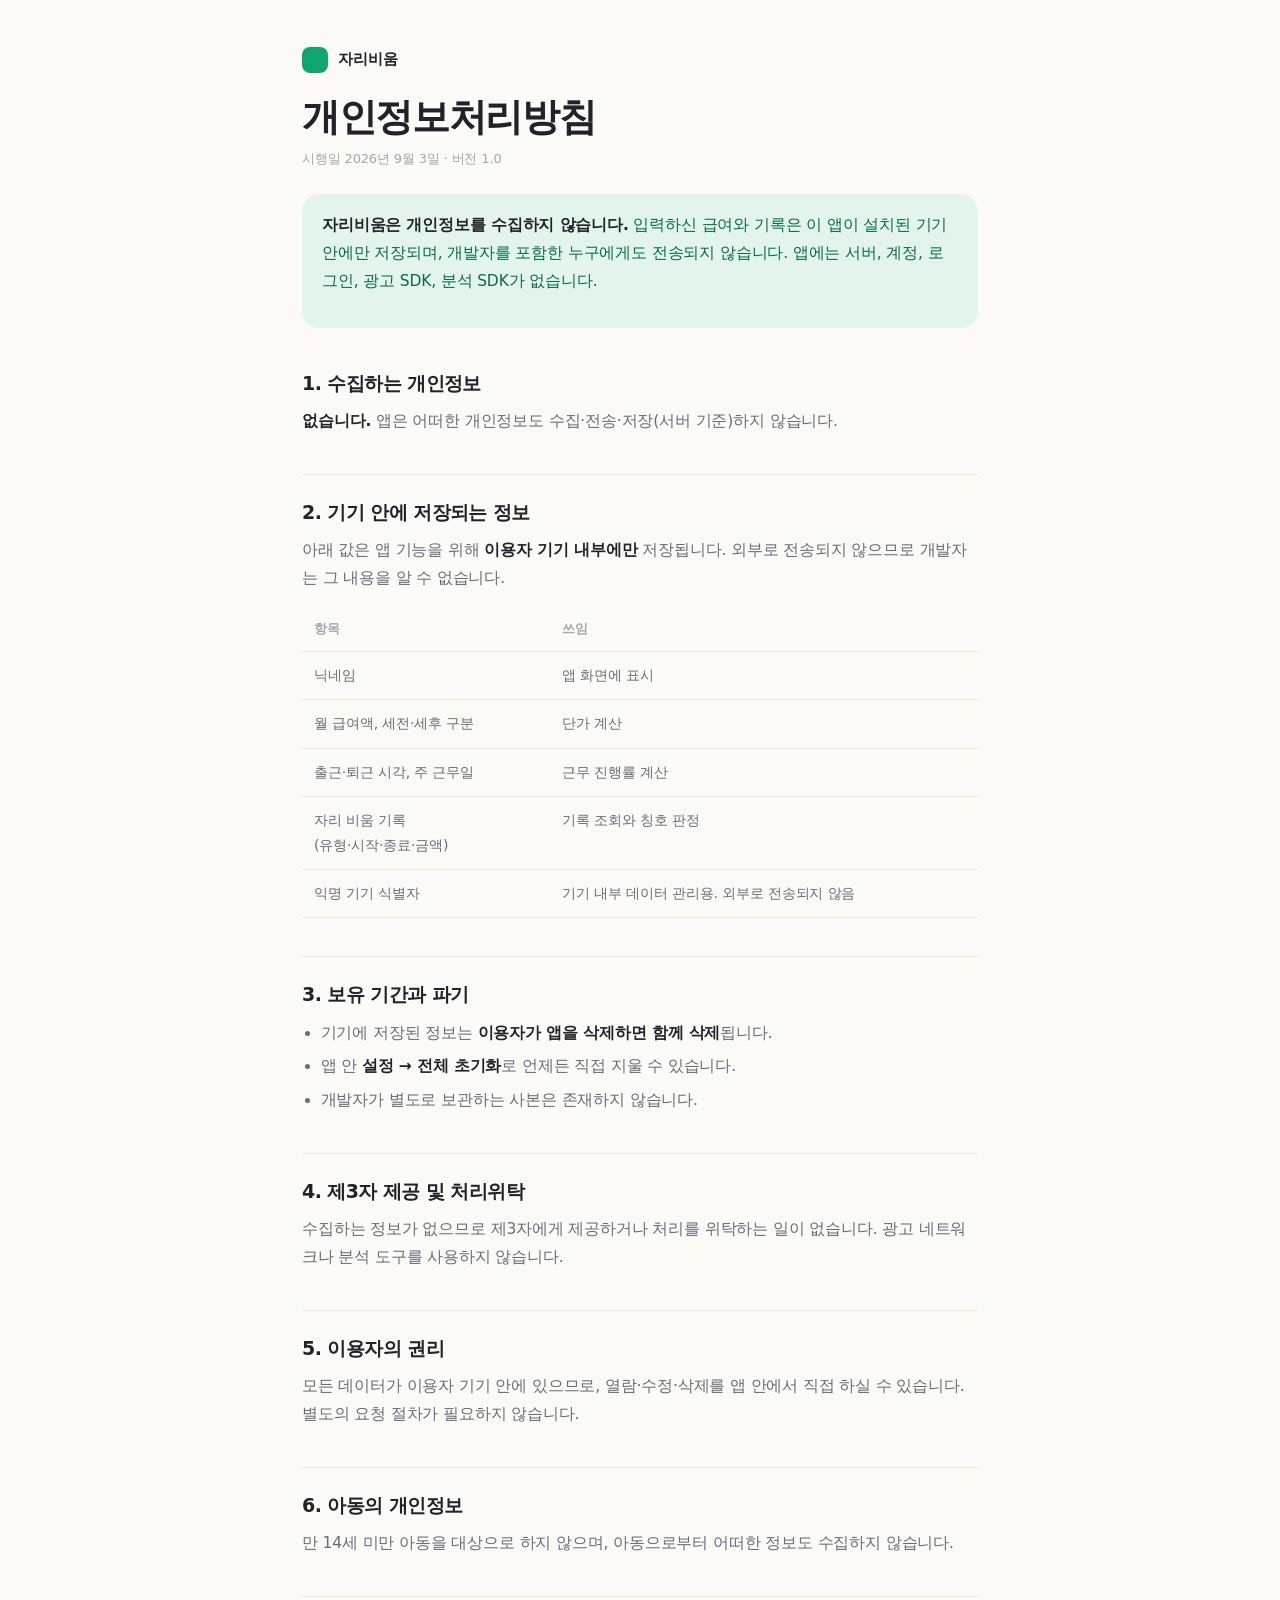
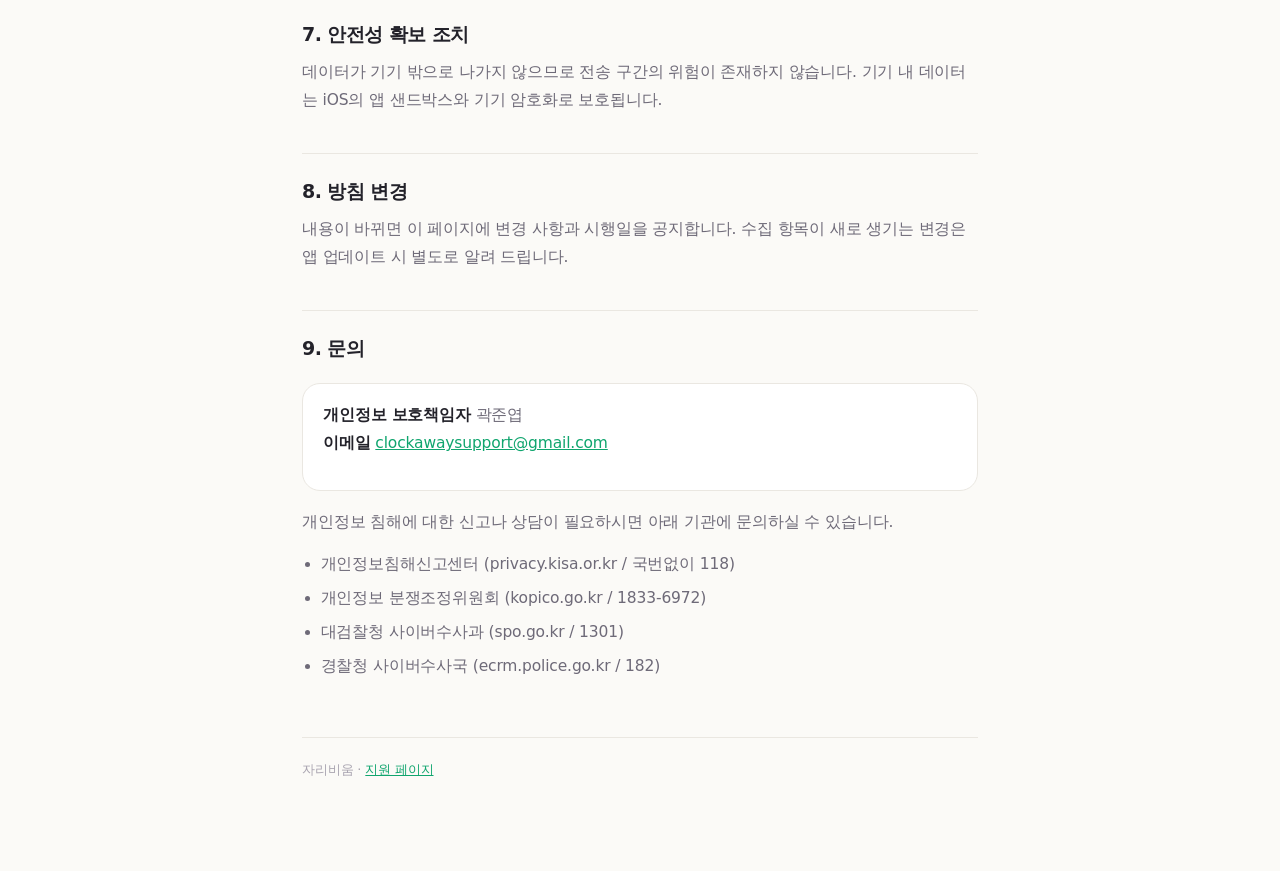
==== privacy.html @ e85e3105 "자리비움 지원 페이지 · 개인정보처리방침" ====
<!doctype html><html lang="ko"><head>
<meta charset="utf-8"><meta name="viewport" content="width=device-width,initial-scale=1">
<title>자리비움 · 개인정보처리방침</title>
<link rel="stylesheet" href="style.css">
</head><body><div class="wrap">
<header>
  <div class="brand"><span class="dot"></span>자리비움</div>
  <h1>개인정보처리방침</h1>
  <div class="upd">시행일 2026년 9월 3일 · 버전 1.0</div>
</header>

<div class="card hl">
  <p><strong>자리비움은 개인정보를 수집하지 않습니다.</strong>
  입력하신 급여와 기록은 이 앱이 설치된 기기 안에만 저장되며,
  개발자를 포함한 누구에게도 전송되지 않습니다.
  앱에는 서버, 계정, 로그인, 광고 SDK, 분석 SDK가 없습니다.</p>
</div>

<h2>1. 수집하는 개인정보</h2>
<p><strong>없습니다.</strong> 앱은 어떠한 개인정보도 수집·전송·저장(서버 기준)하지 않습니다.</p>

<h2>2. 기기 안에 저장되는 정보</h2>
<p>아래 값은 앱 기능을 위해 <strong>이용자 기기 내부에만</strong> 저장됩니다.
외부로 전송되지 않으므로 개발자는 그 내용을 알 수 없습니다.</p>
<table>
  <tr><th>항목</th><th>쓰임</th></tr>
  <tr><td>닉네임</td><td>앱 화면에 표시</td></tr>
  <tr><td>월 급여액, 세전·세후 구분</td><td>단가 계산</td></tr>
  <tr><td>출근·퇴근 시각, 주 근무일</td><td>근무 진행률 계산</td></tr>
  <tr><td>자리 비움 기록<br>(유형·시작·종료·금액)</td><td>기록 조회와 칭호 판정</td></tr>
  <tr><td>익명 기기 식별자</td><td>기기 내부 데이터 관리용. 외부로 전송되지 않음</td></tr>
</table>

<h2>3. 보유 기간과 파기</h2>
<ul>
  <li>기기에 저장된 정보는 <strong>이용자가 앱을 삭제하면 함께 삭제</strong>됩니다.</li>
  <li>앱 안 <strong>설정 → 전체 초기화</strong>로 언제든 직접 지울 수 있습니다.</li>
  <li>개발자가 별도로 보관하는 사본은 존재하지 않습니다.</li>
</ul>

<h2>4. 제3자 제공 및 처리위탁</h2>
<p>수집하는 정보가 없으므로 제3자에게 제공하거나 처리를 위탁하는 일이 없습니다.
광고 네트워크나 분석 도구를 사용하지 않습니다.</p>

<h2>5. 이용자의 권리</h2>
<p>모든 데이터가 이용자 기기 안에 있으므로, 열람·수정·삭제를 앱 안에서 직접 하실 수 있습니다.
별도의 요청 절차가 필요하지 않습니다.</p>

<h2>6. 아동의 개인정보</h2>
<p>만 14세 미만 아동을 대상으로 하지 않으며, 아동으로부터 어떠한 정보도 수집하지 않습니다.</p>

<h2>7. 안전성 확보 조치</h2>
<p>데이터가 기기 밖으로 나가지 않으므로 전송 구간의 위험이 존재하지 않습니다.
기기 내 데이터는 iOS의 앱 샌드박스와 기기 암호화로 보호됩니다.</p>

<h2>8. 방침 변경</h2>
<p>내용이 바뀌면 이 페이지에 변경 사항과 시행일을 공지합니다.
수집 항목이 새로 생기는 변경은 앱 업데이트 시 별도로 알려 드립니다.</p>

<h2>9. 문의</h2>
<div class="card">
  <p><strong>개인정보 보호책임자</strong> 곽준엽<br>
  <strong>이메일</strong> <a href="mailto:clockawaysupport@gmail.com">clockawaysupport@gmail.com</a></p>
</div>
<p>개인정보 침해에 대한 신고나 상담이 필요하시면 아래 기관에 문의하실 수 있습니다.</p>
<ul>
  <li>개인정보침해신고센터 (privacy.kisa.or.kr / 국번없이 118)</li>
  <li>개인정보 분쟁조정위원회 (kopico.go.kr / 1833-6972)</li>
  <li>대검찰청 사이버수사과 (spo.go.kr / 1301)</li>
  <li>경찰청 사이버수사국 (ecrm.police.go.kr / 182)</li>
</ul>

<footer>
  자리비움 · <a href="index.html">지원 페이지</a>
</footer>
</div></body></html>
---- style.css ----
:root{
  --paper:#FBFAF7; --panel:#fff; --line:#EAE7E1;
  --ink:#23222A; --ink2:#6E6A78; --ink3:#A9A4B0;
  --won:#10A56E; --wonSoft:#E2F4EC;
  --kr:"IBM Plex Sans KR","Apple SD Gothic Neo",system-ui,-apple-system,sans-serif;
}
*{box-sizing:border-box}
body{margin:0;background:var(--paper);color:var(--ink);font-family:var(--kr);
  font-size:15.5px;line-height:1.8;letter-spacing:-.01em;-webkit-text-size-adjust:100%}
.wrap{max-width:720px;margin:0 auto;padding:0 22px 90px}
header{padding:46px 0 6px}
.brand{display:flex;align-items:center;gap:10px;font-weight:700;font-size:15px}
.dot{width:26px;height:26px;border-radius:8px;background:var(--won);flex:none}
h1{font-size:clamp(28px,6vw,38px);line-height:1.2;margin:22px 0 6px;letter-spacing:-.035em}
.upd{color:var(--ink3);font-size:13px}
h2{font-size:19px;margin:38px 0 8px;letter-spacing:-.03em;padding-top:20px;
  border-top:1px solid var(--line)}
h2:first-of-type{border-top:0;padding-top:0}
p,li{color:var(--ink2)}
p{margin:0 0 14px}
ul{padding-left:1.2em;margin:0 0 14px}
li{margin-bottom:6px}
strong{color:var(--ink);font-weight:600}
.card{background:var(--panel);border:1px solid var(--line);border-radius:18px;
  padding:18px 20px;margin:18px 0}
.hl{background:var(--wonSoft);border:0}
.hl p{color:#0A6B48}
table{width:100%;border-collapse:collapse;font-size:14px;margin:14px 0}
th,td{text-align:left;padding:11px 12px;border-bottom:1px solid var(--line);vertical-align:top}
th{color:var(--ink3);font-weight:600;font-size:12.5px;white-space:nowrap}
td{color:var(--ink2)}
a{color:var(--won)}
footer{margin-top:56px;padding-top:20px;border-top:1px solid var(--line);
  color:var(--ink3);font-size:13px}
nav{display:flex;gap:14px;margin-top:10px;font-size:14px}
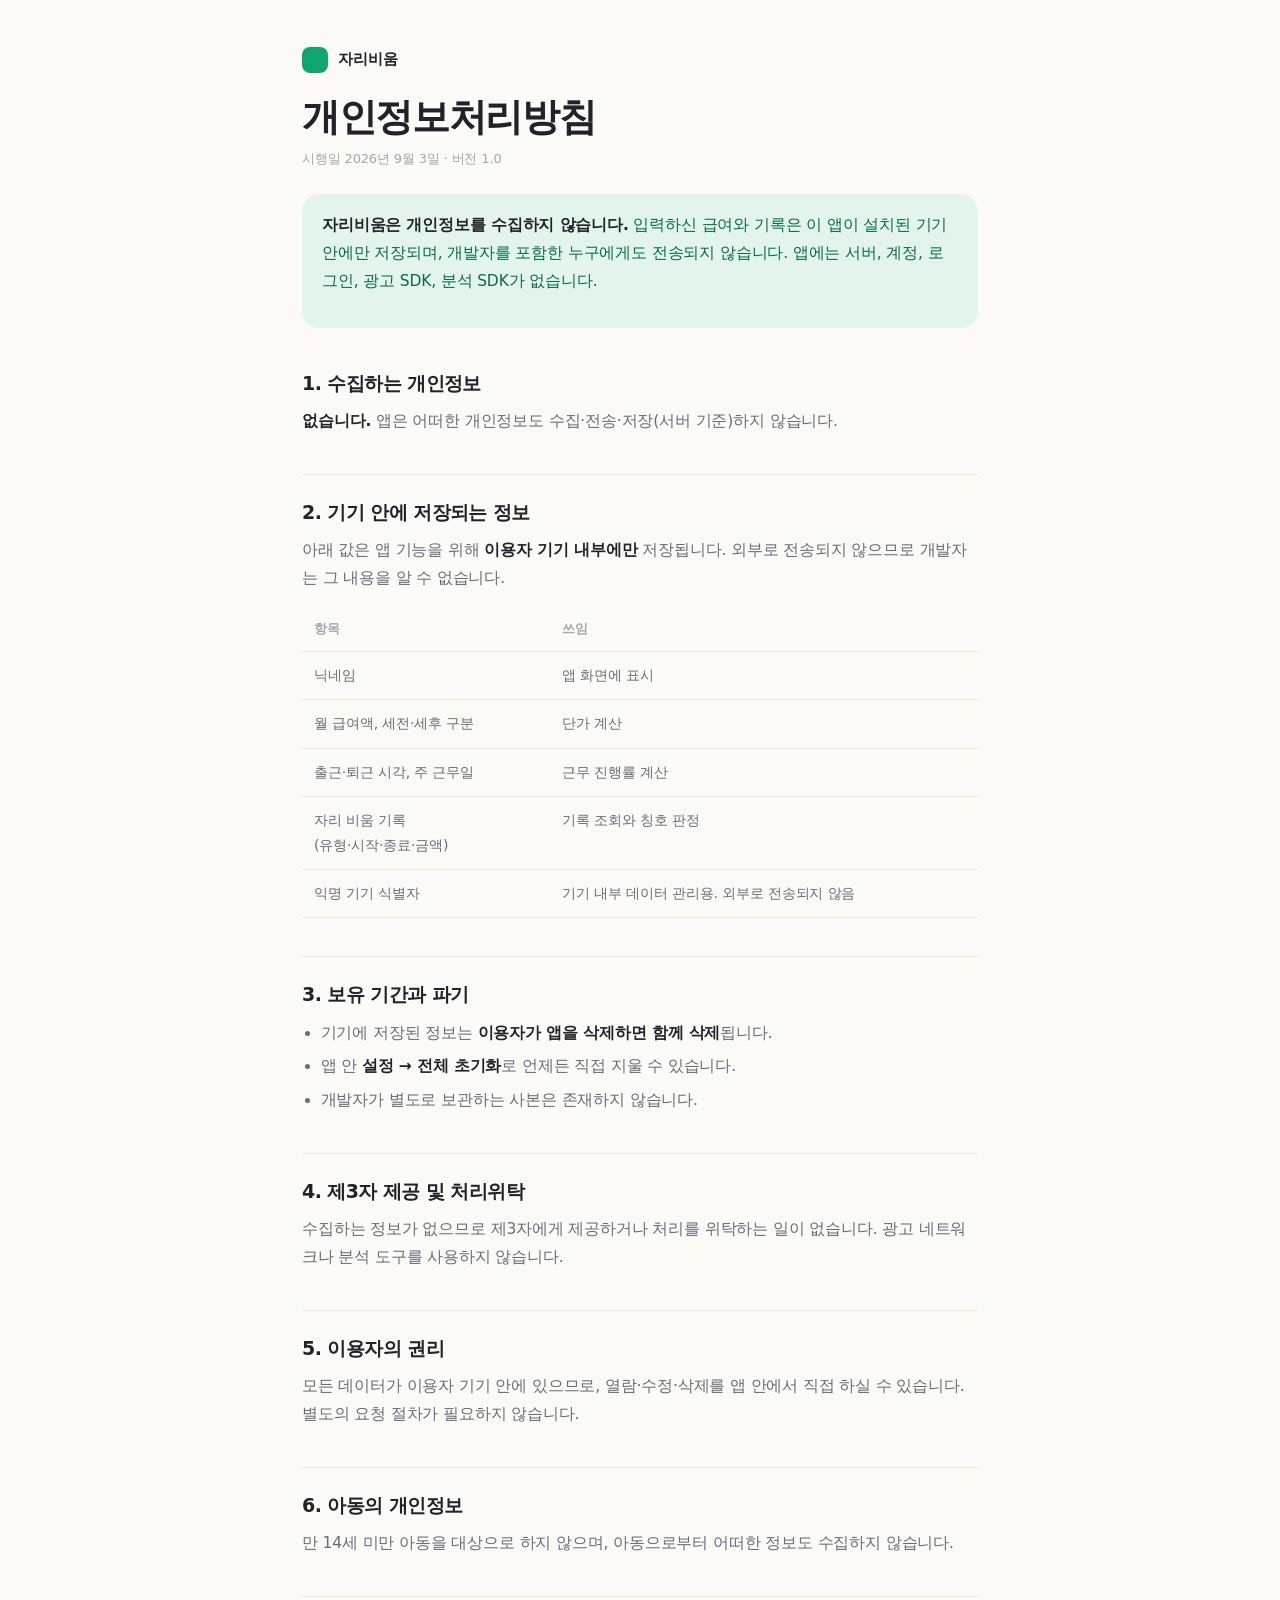
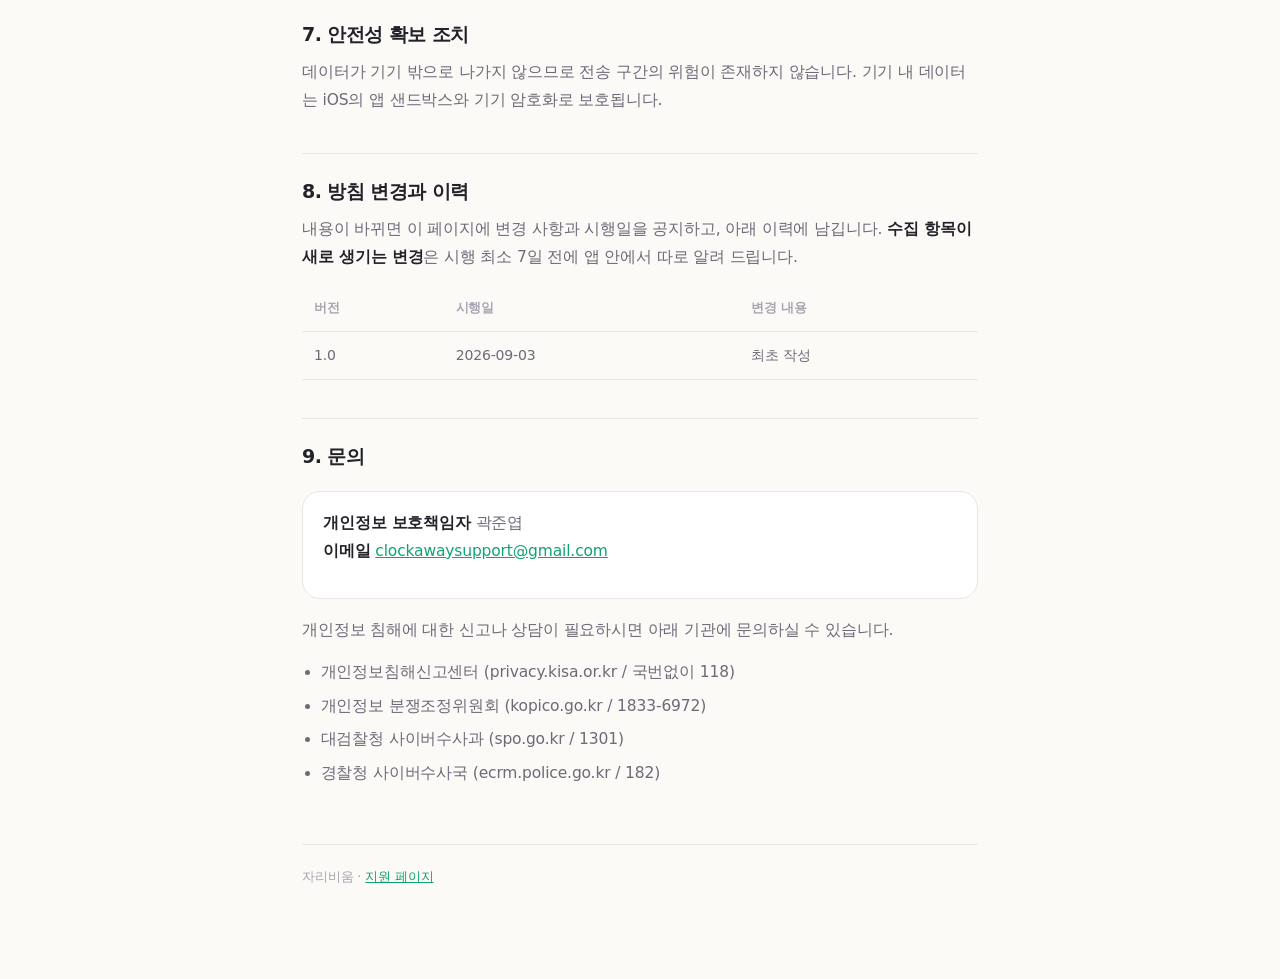
==== commit bfc4f609: "개인정보처리방침에 변경 이력 표 추가 수집 항목이 늘어나는 변경(광고·결제 도입 등)은 시행 7일 전 앱 내 고지한다는 약속을 명문화. 이력 표를 만들어 두어 나중에 개정할 때 구" ====
--- a/privacy.html
+++ b/privacy.html
@@ -53,9 +53,13 @@
 <p>데이터가 기기 밖으로 나가지 않으므로 전송 구간의 위험이 존재하지 않습니다.
 기기 내 데이터는 iOS의 앱 샌드박스와 기기 암호화로 보호됩니다.</p>
 
-<h2>8. 방침 변경</h2>
-<p>내용이 바뀌면 이 페이지에 변경 사항과 시행일을 공지합니다.
-수집 항목이 새로 생기는 변경은 앱 업데이트 시 별도로 알려 드립니다.</p>
+<h2>8. 방침 변경과 이력</h2>
+<p>내용이 바뀌면 이 페이지에 변경 사항과 시행일을 공지하고, 아래 이력에 남깁니다.
+<strong>수집 항목이 새로 생기는 변경</strong>은 시행 최소 7일 전에 앱 안에서 따로 알려 드립니다.</p>
+<table>
+  <tr><th>버전</th><th>시행일</th><th>변경 내용</th></tr>
+  <tr><td>1.0</td><td>2026-09-03</td><td>최초 작성</td></tr>
+</table>
 
 <h2>9. 문의</h2>
 <div class="card">
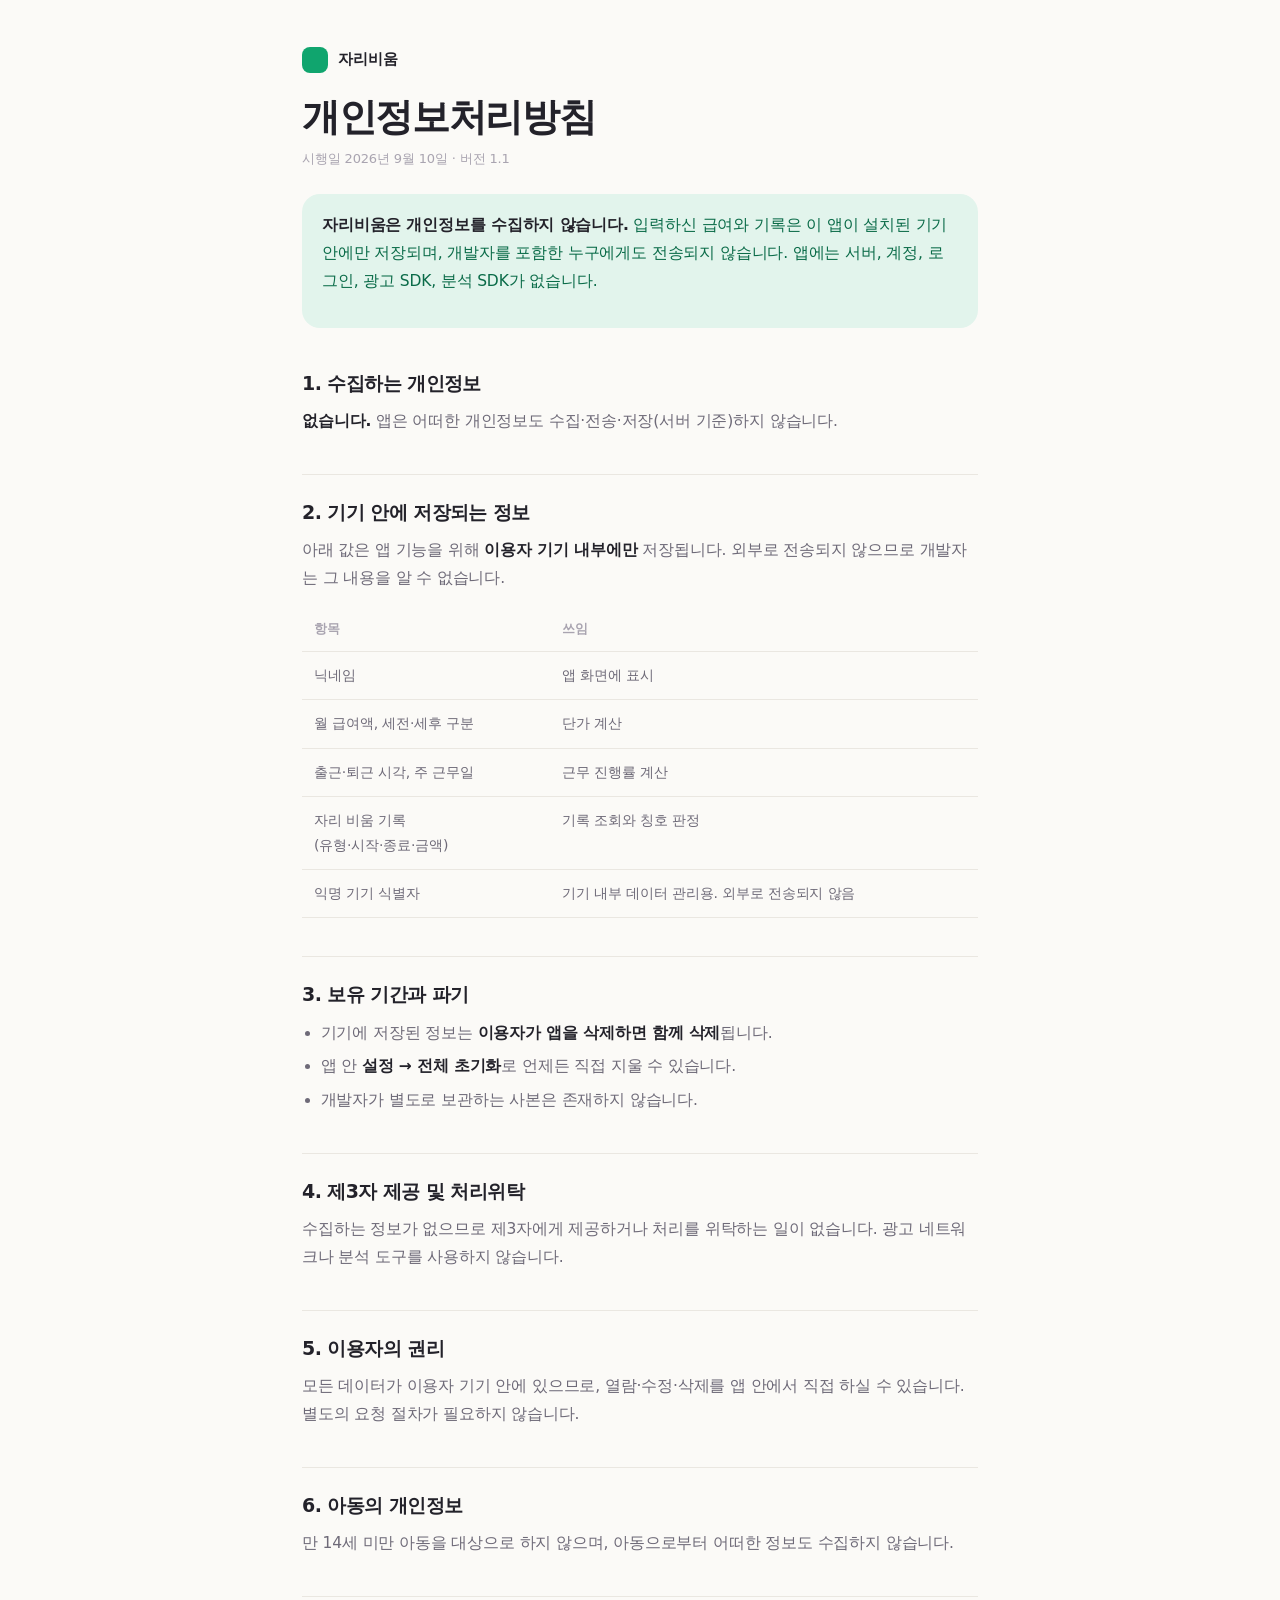
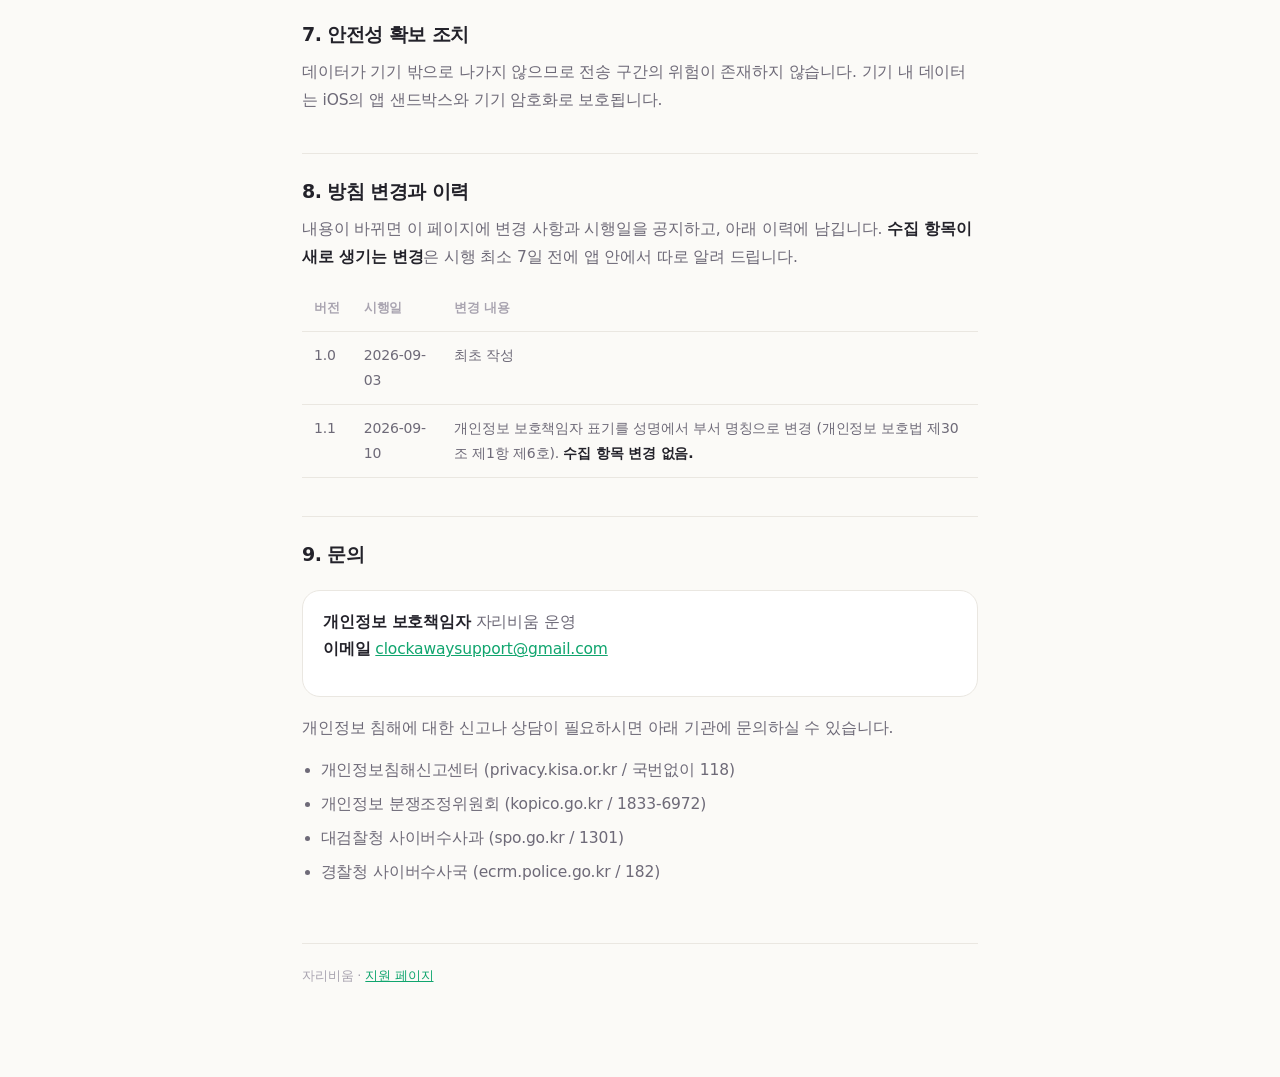
==== commit 9f6604b9: "개인정보 보호책임자 표기를 성명 → 부서 명칭 공개 페이지에 대표자 실명이 그대로 있었다. 개인정보 보호법 제30조 제1항 제6호가 「성명 **또는** ... 부서의 명칭과 전화번" ====
--- a/privacy.html
+++ b/privacy.html
@@ -6,7 +6,7 @@
 <header>
   <div class="brand"><span class="dot"></span>자리비움</div>
   <h1>개인정보처리방침</h1>
-  <div class="upd">시행일 2026년 9월 3일 · 버전 1.0</div>
+  <div class="upd">시행일 2026년 9월 10일 · 버전 1.1</div>
 </header>
 
 <div class="card hl">
@@ -59,11 +59,12 @@
 <table>
   <tr><th>버전</th><th>시행일</th><th>변경 내용</th></tr>
   <tr><td>1.0</td><td>2026-09-03</td><td>최초 작성</td></tr>
+  <tr><td>1.1</td><td>2026-09-10</td><td>개인정보 보호책임자 표기를 성명에서 부서 명칭으로 변경 (개인정보 보호법 제30조 제1항 제6호). <strong>수집 항목 변경 없음.</strong></td></tr>
 </table>
 
 <h2>9. 문의</h2>
 <div class="card">
-  <p><strong>개인정보 보호책임자</strong> 곽준엽<br>
+  <p><strong>개인정보 보호책임자</strong> 자리비움 운영<br>
   <strong>이메일</strong> <a href="mailto:clockawaysupport@gmail.com">clockawaysupport@gmail.com</a></p>
 </div>
 <p>개인정보 침해에 대한 신고나 상담이 필요하시면 아래 기관에 문의하실 수 있습니다.</p>
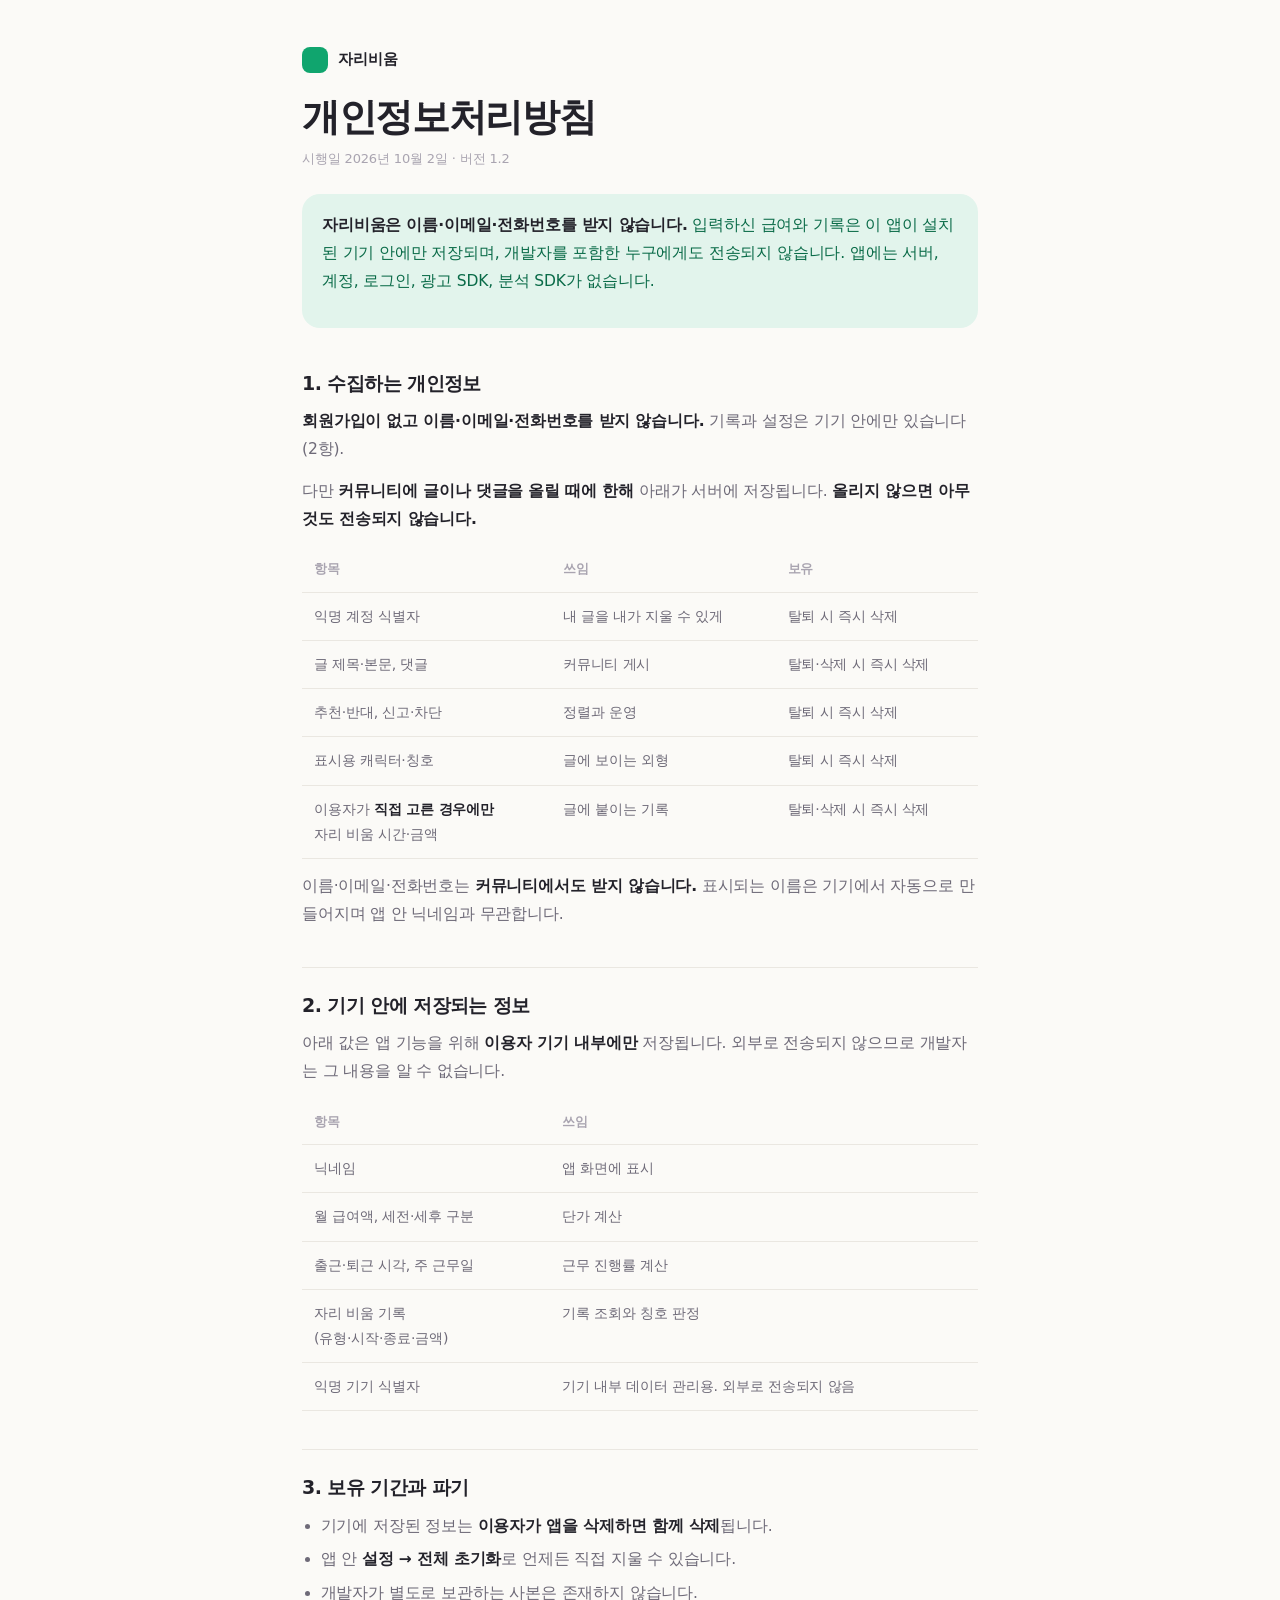
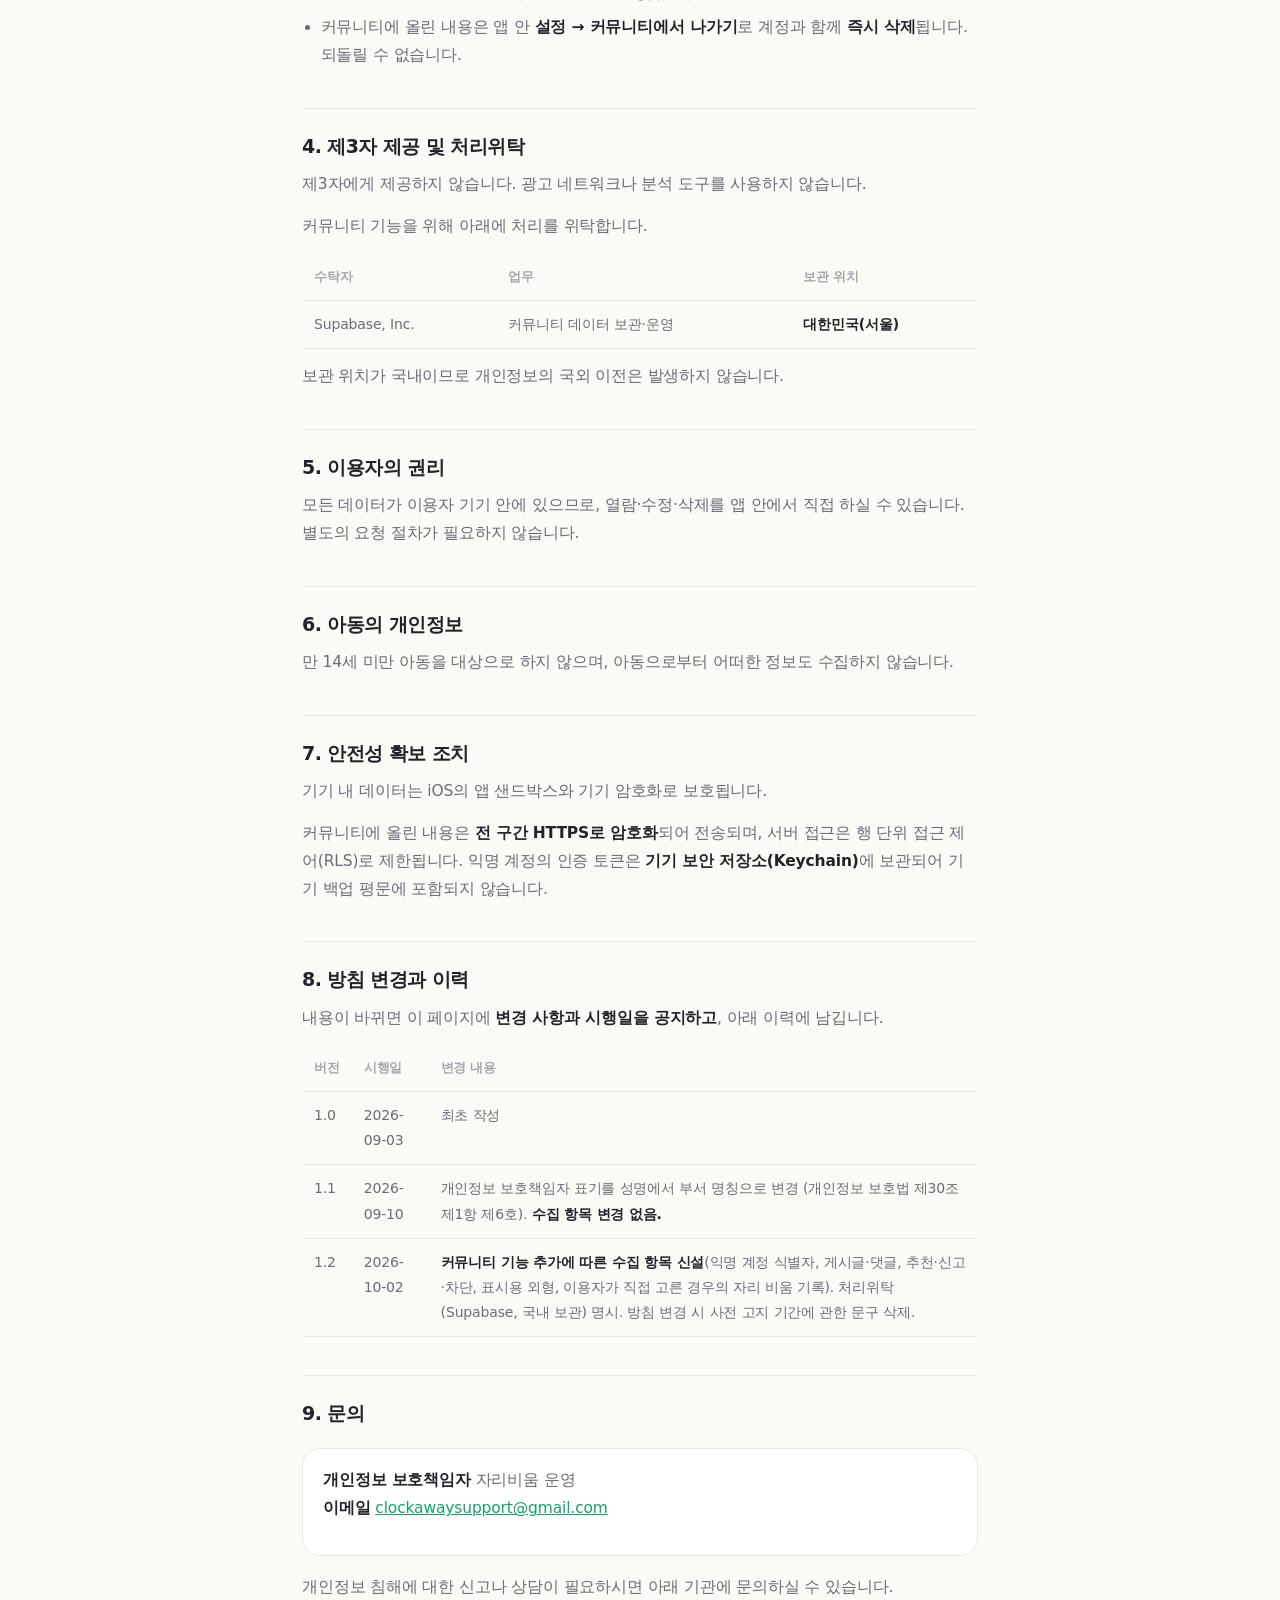
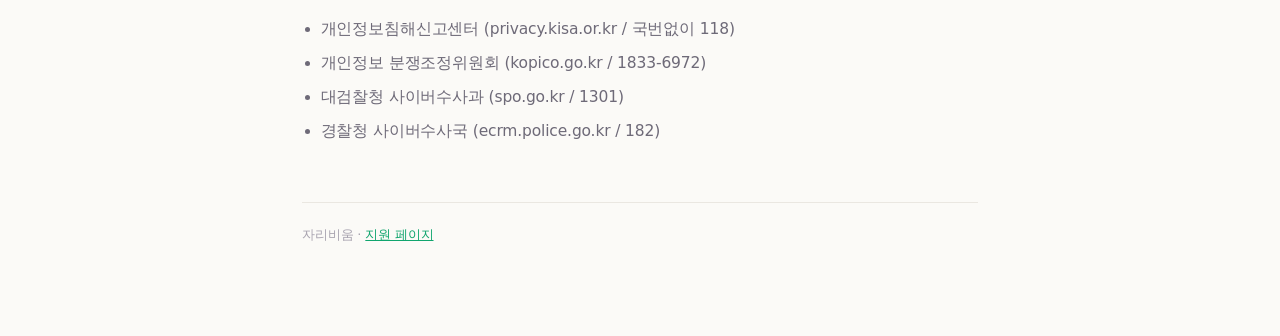
==== commit ecb7a422: "개인정보처리방침 1.2 — 커뮤니티 수집 항목 신설, 사전 고지 기간 문구 삭제" ====
--- a/privacy.html
+++ b/privacy.html
@@ -6,18 +6,31 @@
 <header>
   <div class="brand"><span class="dot"></span>자리비움</div>
   <h1>개인정보처리방침</h1>
-  <div class="upd">시행일 2026년 9월 10일 · 버전 1.1</div>
+  <div class="upd">시행일 2026년 10월 2일 · 버전 1.2</div>
 </header>
 
 <div class="card hl">
-  <p><strong>자리비움은 개인정보를 수집하지 않습니다.</strong>
+  <p><strong>자리비움은 이름·이메일·전화번호를 받지 않습니다.</strong>
   입력하신 급여와 기록은 이 앱이 설치된 기기 안에만 저장되며,
   개발자를 포함한 누구에게도 전송되지 않습니다.
   앱에는 서버, 계정, 로그인, 광고 SDK, 분석 SDK가 없습니다.</p>
 </div>
 
 <h2>1. 수집하는 개인정보</h2>
-<p><strong>없습니다.</strong> 앱은 어떠한 개인정보도 수집·전송·저장(서버 기준)하지 않습니다.</p>
+<p><strong>회원가입이 없고 이름·이메일·전화번호를 받지 않습니다.</strong>
+기록과 설정은 기기 안에만 있습니다(2항).</p>
+<p>다만 <strong>커뮤니티에 글이나 댓글을 올릴 때에 한해</strong> 아래가 서버에 저장됩니다.
+<strong>올리지 않으면 아무것도 전송되지 않습니다.</strong></p>
+<table>
+  <tr><th>항목</th><th>쓰임</th><th>보유</th></tr>
+  <tr><td>익명 계정 식별자</td><td>내 글을 내가 지울 수 있게</td><td>탈퇴 시 즉시 삭제</td></tr>
+  <tr><td>글 제목·본문, 댓글</td><td>커뮤니티 게시</td><td>탈퇴·삭제 시 즉시 삭제</td></tr>
+  <tr><td>추천·반대, 신고·차단</td><td>정렬과 운영</td><td>탈퇴 시 즉시 삭제</td></tr>
+  <tr><td>표시용 캐릭터·칭호</td><td>글에 보이는 외형</td><td>탈퇴 시 즉시 삭제</td></tr>
+  <tr><td>이용자가 <strong>직접 고른 경우에만</strong><br>자리 비움 시간·금액</td><td>글에 붙이는 기록</td><td>탈퇴·삭제 시 즉시 삭제</td></tr>
+</table>
+<p>이름·이메일·전화번호는 <strong>커뮤니티에서도 받지 않습니다.</strong>
+표시되는 이름은 기기에서 자동으로 만들어지며 앱 안 닉네임과 무관합니다.</p>
 
 <h2>2. 기기 안에 저장되는 정보</h2>
 <p>아래 값은 앱 기능을 위해 <strong>이용자 기기 내부에만</strong> 저장됩니다.
@@ -36,11 +49,18 @@
   <li>기기에 저장된 정보는 <strong>이용자가 앱을 삭제하면 함께 삭제</strong>됩니다.</li>
   <li>앱 안 <strong>설정 → 전체 초기화</strong>로 언제든 직접 지울 수 있습니다.</li>
   <li>개발자가 별도로 보관하는 사본은 존재하지 않습니다.</li>
+  <li>커뮤니티에 올린 내용은 앱 안 <strong>설정 → 커뮤니티에서 나가기</strong>로
+      계정과 함께 <strong>즉시 삭제</strong>됩니다. 되돌릴 수 없습니다.</li>
 </ul>
 
 <h2>4. 제3자 제공 및 처리위탁</h2>
-<p>수집하는 정보가 없으므로 제3자에게 제공하거나 처리를 위탁하는 일이 없습니다.
-광고 네트워크나 분석 도구를 사용하지 않습니다.</p>
+<p>제3자에게 제공하지 않습니다. 광고 네트워크나 분석 도구를 사용하지 않습니다.</p>
+<p>커뮤니티 기능을 위해 아래에 처리를 위탁합니다.</p>
+<table>
+  <tr><th>수탁자</th><th>업무</th><th>보관 위치</th></tr>
+  <tr><td>Supabase, Inc.</td><td>커뮤니티 데이터 보관·운영</td><td><strong>대한민국(서울)</strong></td></tr>
+</table>
+<p>보관 위치가 국내이므로 개인정보의 국외 이전은 발생하지 않습니다.</p>
 
 <h2>5. 이용자의 권리</h2>
 <p>모든 데이터가 이용자 기기 안에 있으므로, 열람·수정·삭제를 앱 안에서 직접 하실 수 있습니다.
@@ -50,16 +70,18 @@
 <p>만 14세 미만 아동을 대상으로 하지 않으며, 아동으로부터 어떠한 정보도 수집하지 않습니다.</p>
 
 <h2>7. 안전성 확보 조치</h2>
-<p>데이터가 기기 밖으로 나가지 않으므로 전송 구간의 위험이 존재하지 않습니다.
-기기 내 데이터는 iOS의 앱 샌드박스와 기기 암호화로 보호됩니다.</p>
+<p>기기 내 데이터는 iOS의 앱 샌드박스와 기기 암호화로 보호됩니다.</p>
+<p>커뮤니티에 올린 내용은 <strong>전 구간 HTTPS로 암호화</strong>되어 전송되며,
+서버 접근은 행 단위 접근 제어(RLS)로 제한됩니다. 익명 계정의 인증 토큰은
+<strong>기기 보안 저장소(Keychain)</strong>에 보관되어 기기 백업 평문에 포함되지 않습니다.</p>
 
 <h2>8. 방침 변경과 이력</h2>
-<p>내용이 바뀌면 이 페이지에 변경 사항과 시행일을 공지하고, 아래 이력에 남깁니다.
-<strong>수집 항목이 새로 생기는 변경</strong>은 시행 최소 7일 전에 앱 안에서 따로 알려 드립니다.</p>
+<p>내용이 바뀌면 이 페이지에 <strong>변경 사항과 시행일을 공지하고</strong>, 아래 이력에 남깁니다.</p>
 <table>
   <tr><th>버전</th><th>시행일</th><th>변경 내용</th></tr>
   <tr><td>1.0</td><td>2026-09-03</td><td>최초 작성</td></tr>
   <tr><td>1.1</td><td>2026-09-10</td><td>개인정보 보호책임자 표기를 성명에서 부서 명칭으로 변경 (개인정보 보호법 제30조 제1항 제6호). <strong>수집 항목 변경 없음.</strong></td></tr>
+  <tr><td>1.2</td><td>2026-10-02</td><td><strong>커뮤니티 기능 추가에 따른 수집 항목 신설</strong>(익명 계정 식별자, 게시글·댓글, 추천·신고·차단, 표시용 외형, 이용자가 직접 고른 경우의 자리 비움 기록). 처리위탁(Supabase, 국내 보관) 명시. 방침 변경 시 사전 고지 기간에 관한 문구 삭제.</td></tr>
 </table>
 
 <h2>9. 문의</h2>
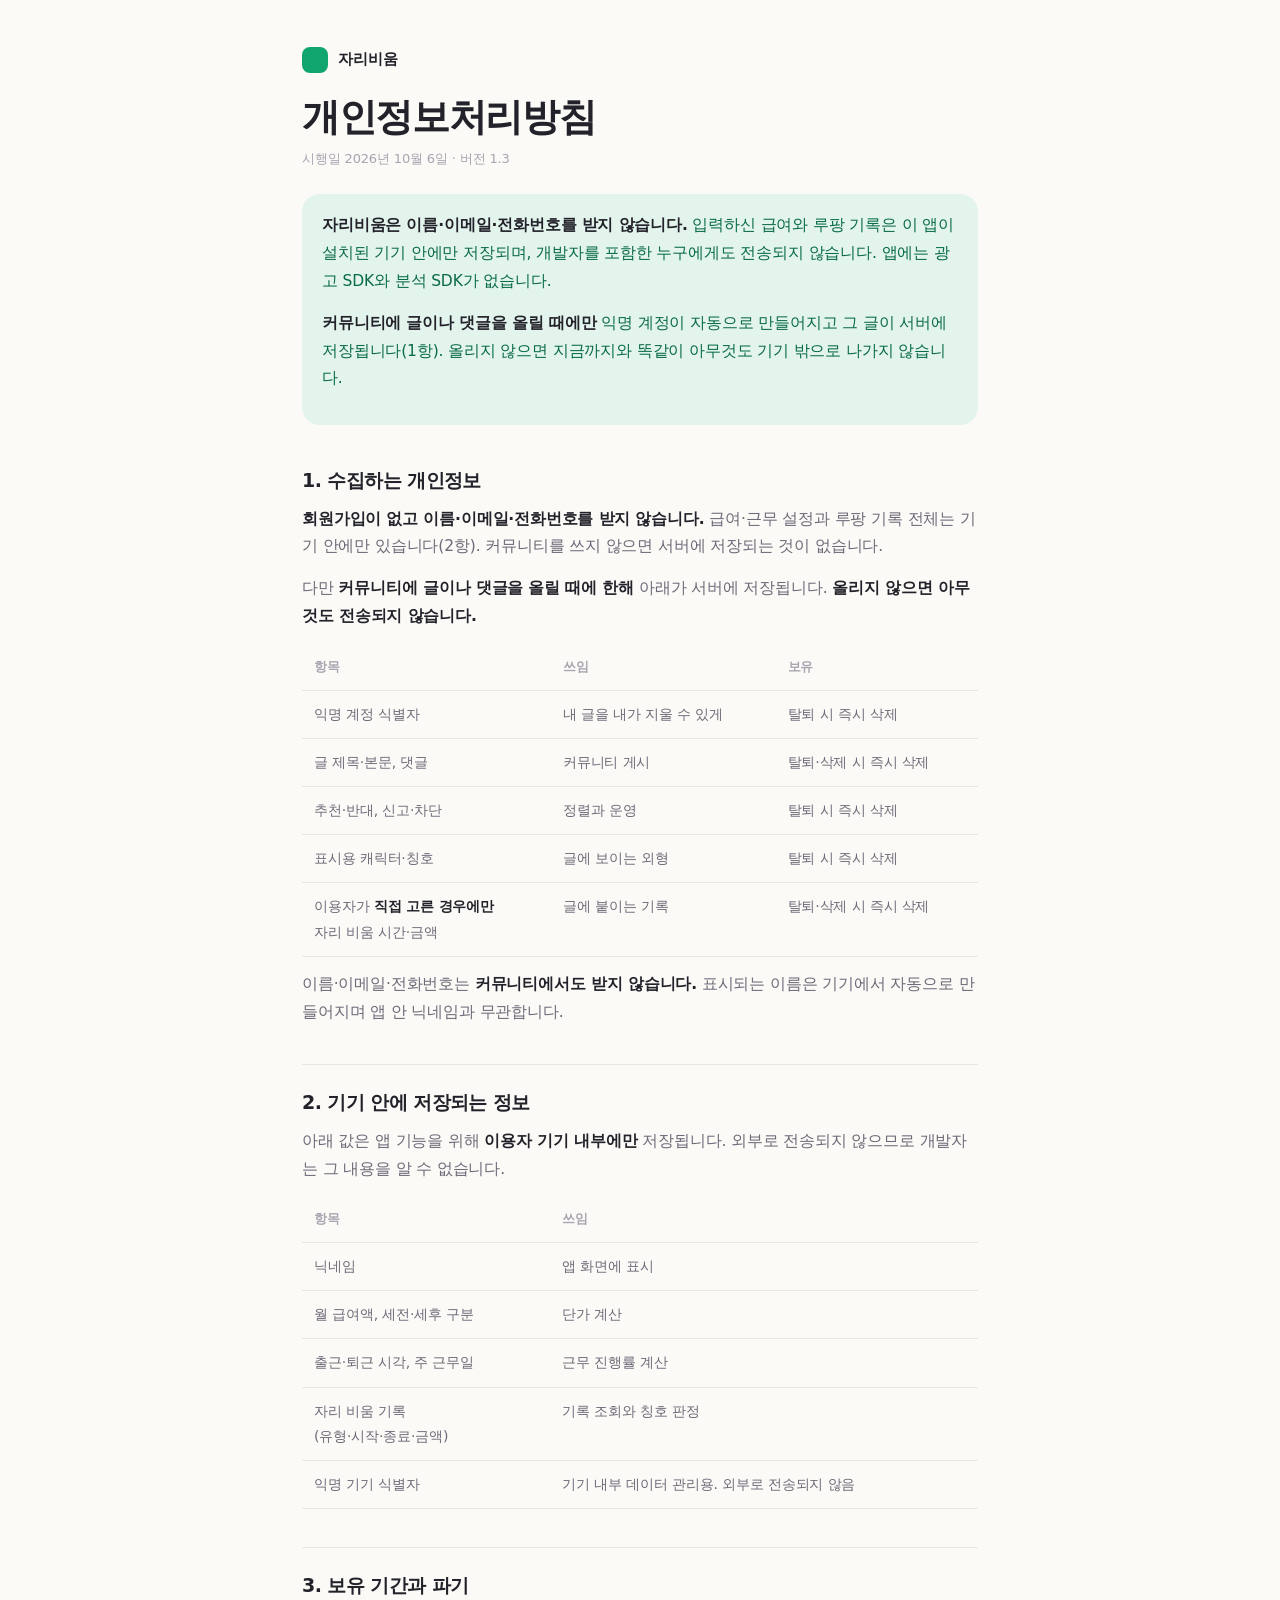
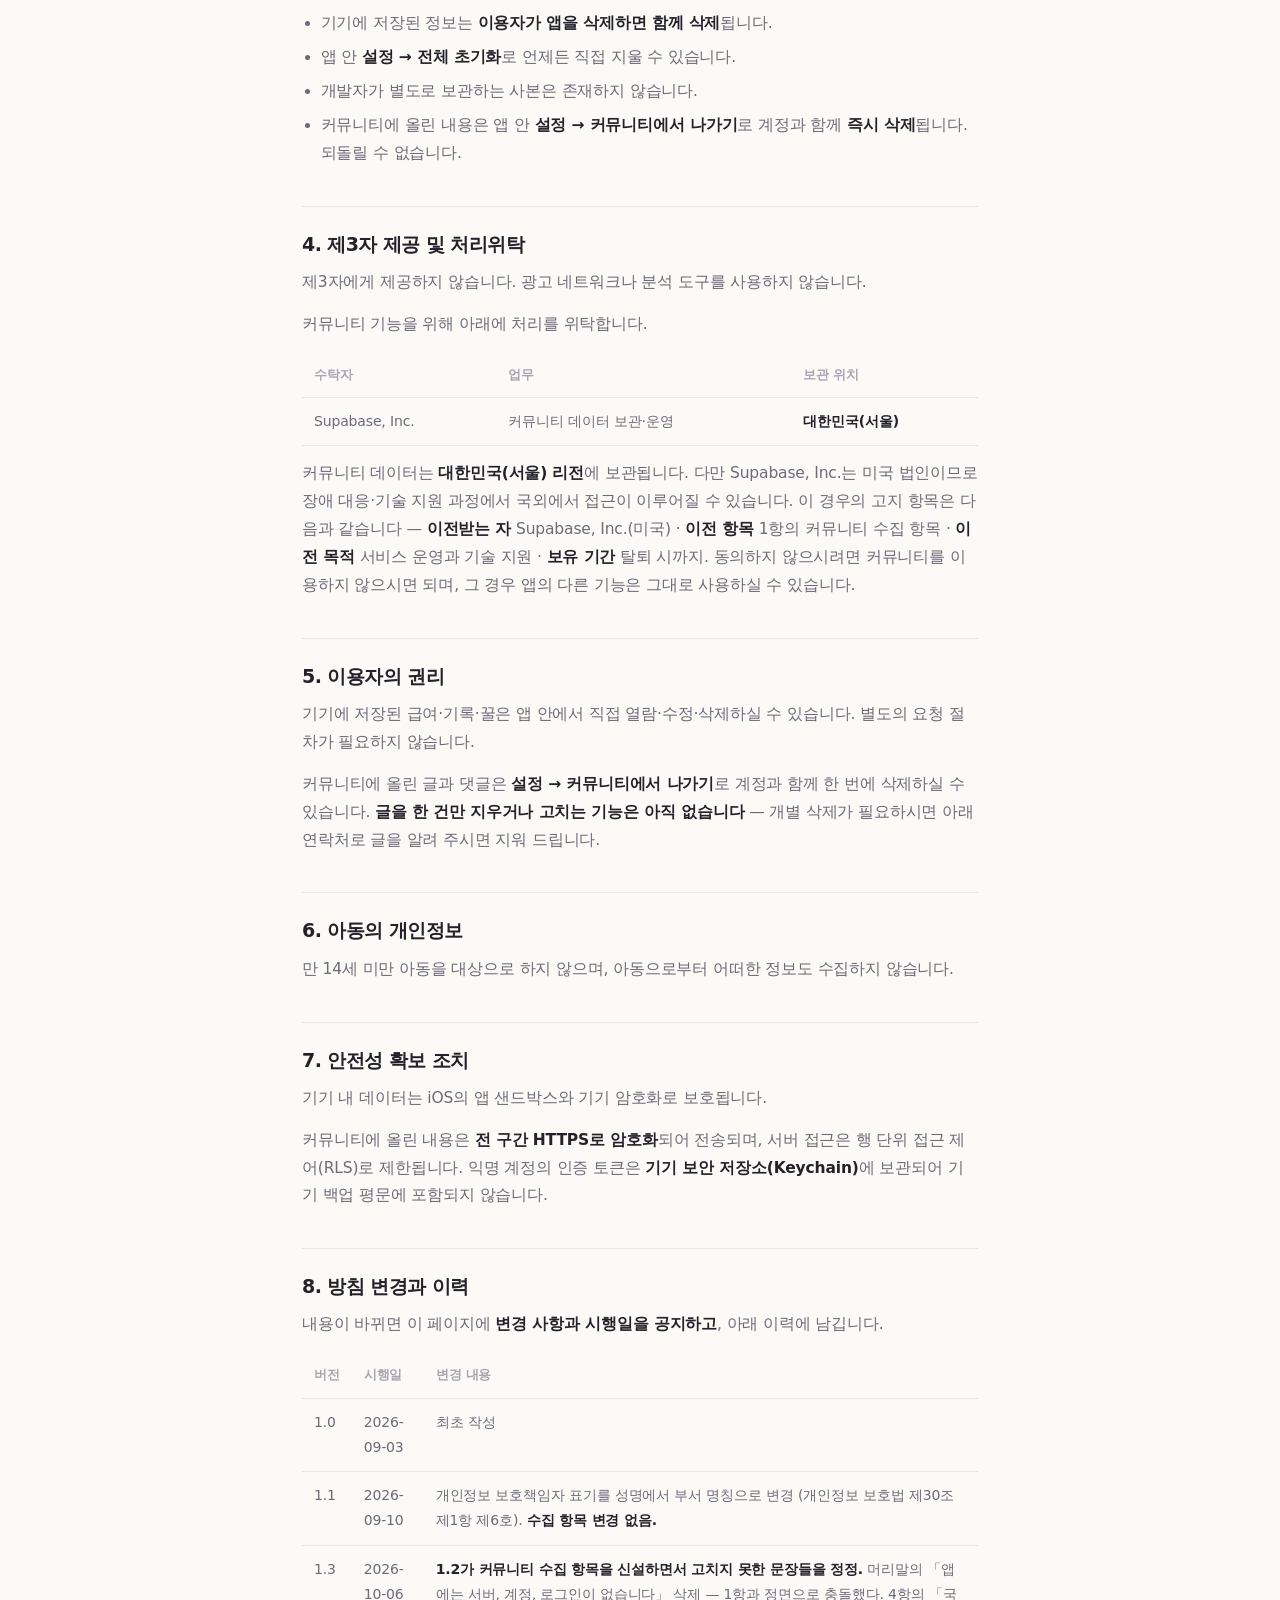
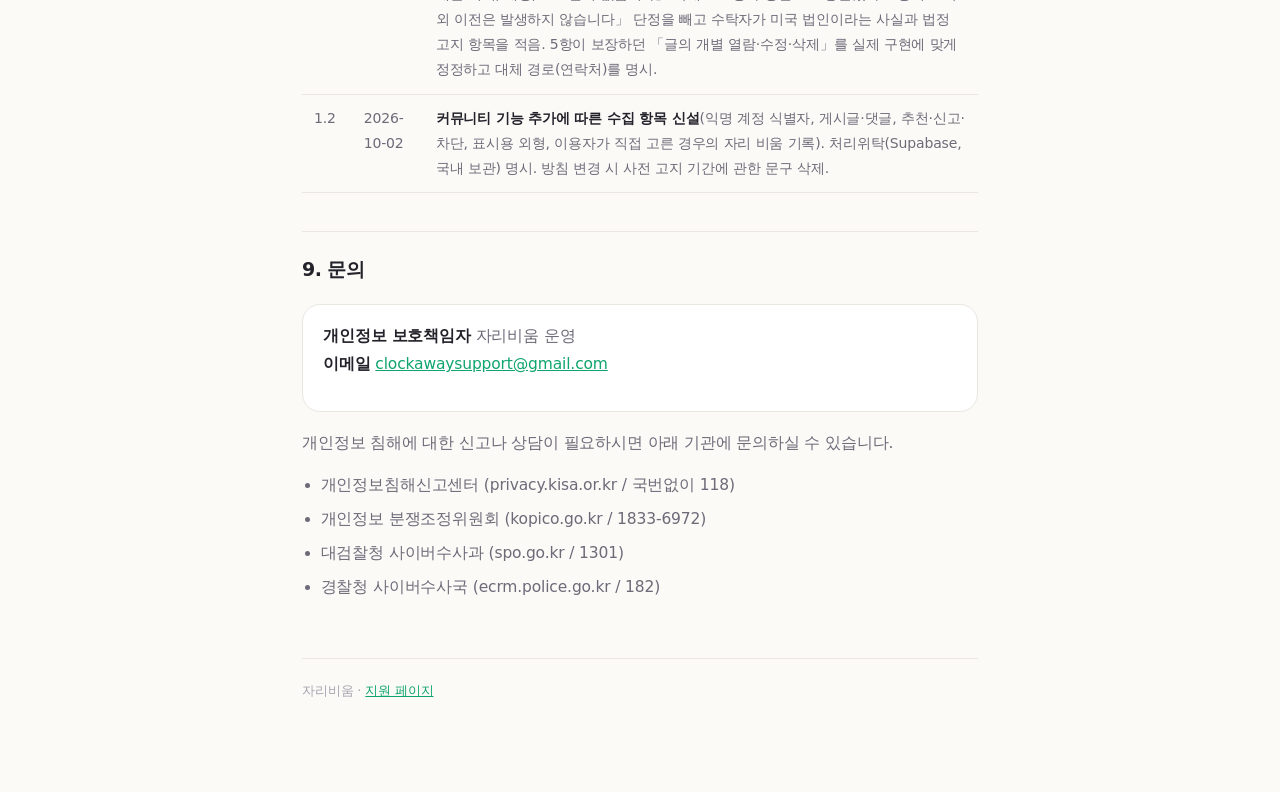
==== commit a6db2152: "privacy.html — 1.1 사실로 정정 (커뮤니티 이후 거짓이 된 문장들)" ====
--- a/privacy.html
+++ b/privacy.html
@@ -1,3 +1,22 @@
+<!--
+  ⚠️ **이 파일을 고치는 것만으로는 게시되지 않는다.**
+
+  실제로 App Store 「개인정보 처리방침 URL」이 가리키는 곳은 **다른 저장소**다:
+      https://jaykwakjy-sudo.github.io/awayclock-site/privacy.html
+      = GitHub  jaykwakjy-sudo/awayclock-site  (main 브랜치, 루트의 privacy.html)
+
+  이 저장소(월급루팡)에는 git 리모트가 없다. docs/ 는 원본일 뿐이고,
+  고친 뒤 **직접 올려야** 바뀐다:
+
+      gh api -X PUT repos/jaykwakjy-sudo/awayclock-site/contents/privacy.html \
+        -f message="..." -f sha="<원격 sha>" -f content="<base64>"
+
+  ⚠️ 한 번 당했다 — 여기만 1.2로 고쳐 놓고 App Store 개인정보 라벨을 「수집함」으로
+     게시했더니, 라벨은 "수집함"인데 **링크된 방침은 "수집하지 않습니다"**인 상태가
+     라이브에 그대로 떴다. 라벨을 건드리면 이 파일도 같이 올려야 한다.
+
+  ⚠️ GitHub Pages 반영까지 20~40초 걸린다. 올리자마자 확인하면 옛 내용이 나온다.
+-->
 <!doctype html><html lang="ko"><head>
 <meta charset="utf-8"><meta name="viewport" content="width=device-width,initial-scale=1">
 <title>자리비움 · 개인정보처리방침</title>
@@ -6,19 +25,23 @@
 <header>
   <div class="brand"><span class="dot"></span>자리비움</div>
   <h1>개인정보처리방침</h1>
-  <div class="upd">시행일 2026년 10월 2일 · 버전 1.2</div>
+  <div class="upd">시행일 2026년 10월 6일 · 버전 1.3</div>
 </header>
 
 <div class="card hl">
   <p><strong>자리비움은 이름·이메일·전화번호를 받지 않습니다.</strong>
-  입력하신 급여와 기록은 이 앱이 설치된 기기 안에만 저장되며,
+  입력하신 급여와 루팡 기록은 이 앱이 설치된 기기 안에만 저장되며,
   개발자를 포함한 누구에게도 전송되지 않습니다.
-  앱에는 서버, 계정, 로그인, 광고 SDK, 분석 SDK가 없습니다.</p>
+  앱에는 광고 SDK와 분석 SDK가 없습니다.</p>
+  <p><strong>커뮤니티에 글이나 댓글을 올릴 때에만</strong> 익명 계정이 자동으로
+  만들어지고 그 글이 서버에 저장됩니다(1항). 올리지 않으면 지금까지와 똑같이
+  아무것도 기기 밖으로 나가지 않습니다.</p>
 </div>
 
 <h2>1. 수집하는 개인정보</h2>
 <p><strong>회원가입이 없고 이름·이메일·전화번호를 받지 않습니다.</strong>
-기록과 설정은 기기 안에만 있습니다(2항).</p>
+급여·근무 설정과 루팡 기록 전체는 기기 안에만 있습니다(2항).
+커뮤니티를 쓰지 않으면 서버에 저장되는 것이 없습니다.</p>
 <p>다만 <strong>커뮤니티에 글이나 댓글을 올릴 때에 한해</strong> 아래가 서버에 저장됩니다.
 <strong>올리지 않으면 아무것도 전송되지 않습니다.</strong></p>
 <table>
@@ -60,11 +83,19 @@
   <tr><th>수탁자</th><th>업무</th><th>보관 위치</th></tr>
   <tr><td>Supabase, Inc.</td><td>커뮤니티 데이터 보관·운영</td><td><strong>대한민국(서울)</strong></td></tr>
 </table>
-<p>보관 위치가 국내이므로 개인정보의 국외 이전은 발생하지 않습니다.</p>
+<p>커뮤니티 데이터는 <strong>대한민국(서울) 리전</strong>에 보관됩니다. 다만 Supabase, Inc.는
+미국 법인이므로 장애 대응·기술 지원 과정에서 국외에서 접근이 이루어질 수 있습니다. 이 경우의
+고지 항목은 다음과 같습니다 — <strong>이전받는 자</strong> Supabase, Inc.(미국) ·
+<strong>이전 항목</strong> 1항의 커뮤니티 수집 항목 · <strong>이전 목적</strong> 서비스 운영과
+기술 지원 · <strong>보유 기간</strong> 탈퇴 시까지. 동의하지 않으시려면 커뮤니티를 이용하지
+않으시면 되며, 그 경우 앱의 다른 기능은 그대로 사용하실 수 있습니다.</p>
 
 <h2>5. 이용자의 권리</h2>
-<p>모든 데이터가 이용자 기기 안에 있으므로, 열람·수정·삭제를 앱 안에서 직접 하실 수 있습니다.
+<p>기기에 저장된 급여·기록·꿀은 앱 안에서 직접 열람·수정·삭제하실 수 있습니다.
 별도의 요청 절차가 필요하지 않습니다.</p>
+<p>커뮤니티에 올린 글과 댓글은 <strong>설정 → 커뮤니티에서 나가기</strong>로 계정과 함께
+한 번에 삭제하실 수 있습니다. <strong>글을 한 건만 지우거나 고치는 기능은 아직 없습니다</strong> —
+개별 삭제가 필요하시면 아래 연락처로 글을 알려 주시면 지워 드립니다.</p>
 
 <h2>6. 아동의 개인정보</h2>
 <p>만 14세 미만 아동을 대상으로 하지 않으며, 아동으로부터 어떠한 정보도 수집하지 않습니다.</p>
@@ -81,6 +112,7 @@
   <tr><th>버전</th><th>시행일</th><th>변경 내용</th></tr>
   <tr><td>1.0</td><td>2026-09-03</td><td>최초 작성</td></tr>
   <tr><td>1.1</td><td>2026-09-10</td><td>개인정보 보호책임자 표기를 성명에서 부서 명칭으로 변경 (개인정보 보호법 제30조 제1항 제6호). <strong>수집 항목 변경 없음.</strong></td></tr>
+  <tr><td>1.3</td><td>2026-10-06</td><td><strong>1.2가 커뮤니티 수집 항목을 신설하면서 고치지 못한 문장들을 정정.</strong> 머리말의 「앱에는 서버, 계정, 로그인이 없습니다」 삭제 — 1항과 정면으로 충돌했다. 4항의 「국외 이전은 발생하지 않습니다」 단정을 빼고 수탁자가 미국 법인이라는 사실과 법정 고지 항목을 적음. 5항이 보장하던 「글의 개별 열람·수정·삭제」를 실제 구현에 맞게 정정하고 대체 경로(연락처)를 명시.</td></tr>
   <tr><td>1.2</td><td>2026-10-02</td><td><strong>커뮤니티 기능 추가에 따른 수집 항목 신설</strong>(익명 계정 식별자, 게시글·댓글, 추천·신고·차단, 표시용 외형, 이용자가 직접 고른 경우의 자리 비움 기록). 처리위탁(Supabase, 국내 보관) 명시. 방침 변경 시 사전 고지 기간에 관한 문구 삭제.</td></tr>
 </table>
 
